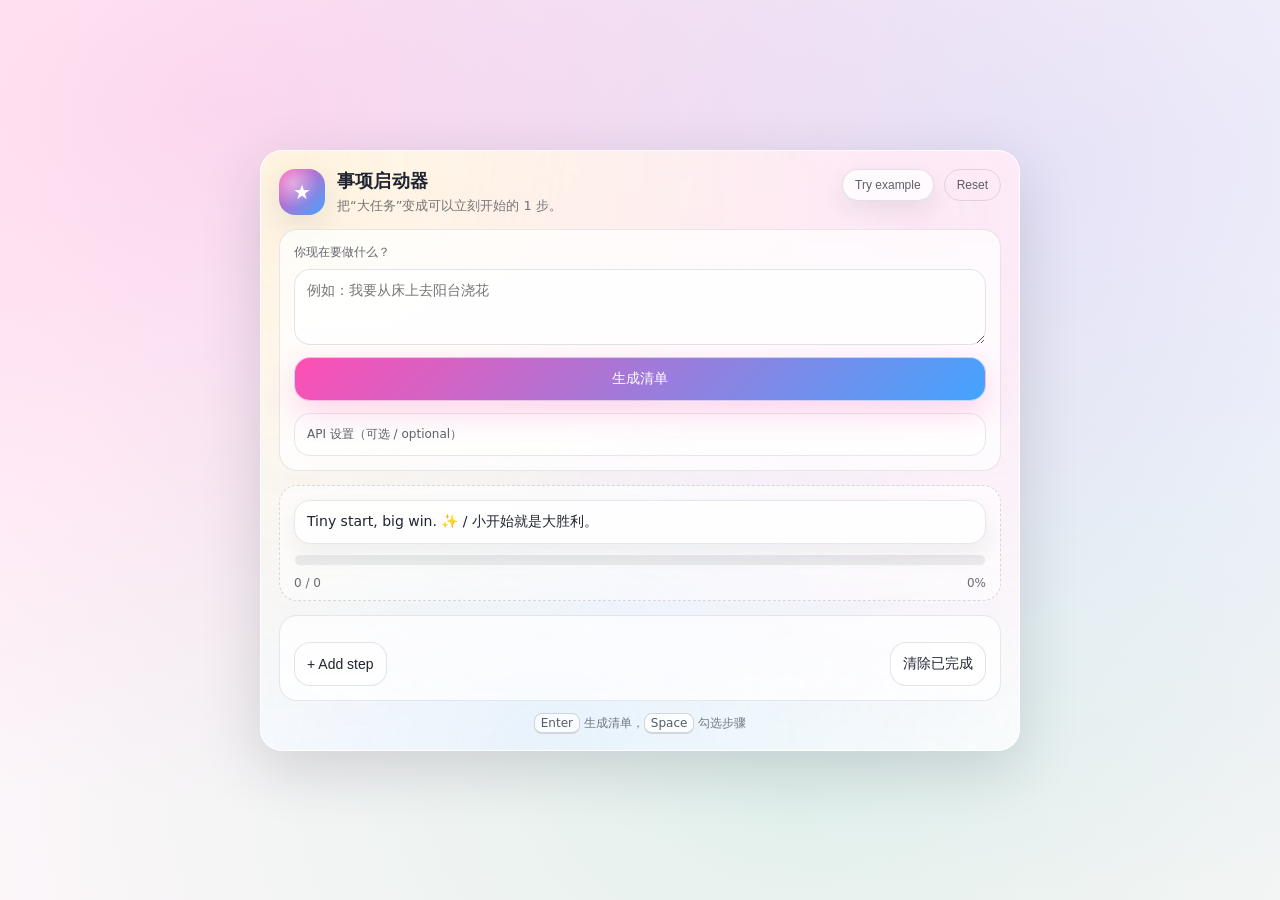
==== adhd-demo/index.html @ 76a5cce3 "ADHD启动器" ====
<!doctype html>
<html lang="zh-CN">
  <head>
    <meta charset="UTF-8" />
    <meta name="viewport" content="width=device-width, initial-scale=1.0" />
    <title>ADHD 事项启动器 Demo</title>
    <meta name="theme-color" content="#ff4fb3" />
    <meta name="apple-mobile-web-app-capable" content="yes" />
    <meta name="apple-mobile-web-app-title" content="ADHD启动器" />
    <meta name="apple-mobile-web-app-status-bar-style" content="default" />
    <link rel="stylesheet" href="./styles.css" />
    <link rel="manifest" href="./manifest.webmanifest" />
    <link rel="icon" href="./icon.svg" type="image/svg+xml" />
    <link rel="apple-touch-icon" href="./icon.svg" />
  </head>
  <body>
    <div class="app">
      <main class="card" aria-label="ADHD 友好事项启动器">
        <header class="header">
          <div class="brand">
            <div class="logo" aria-hidden="true">★</div>
            <div class="brand-text">
              <h1 class="title">事项启动器</h1>
              <p class="subtitle">把“大任务”变成可以立刻开始的 1 步。</p>
            </div>
          </div>
          <div class="header-actions">
            <button class="chip" type="button" data-action="example">Try example</button>
            <button class="chip chip-ghost" type="button" data-action="reset">Reset</button>
          </div>
        </header>

        <section class="input" aria-label="任务输入">
          <label class="field">
            <span class="field-label">你现在要做什么？</span>
            <textarea
              class="field-textarea"
              rows="3"
              placeholder="例如：我要从床上去阳台浇花"
              id="taskInput"
            ></textarea>
          </label>
          <div class="input-actions">
            <button class="btn btn-primary" type="button" data-action="generate">生成清单</button>
          </div>

          <details class="settings" id="settings">
            <summary class="settings-summary">API 设置（可选 / optional）</summary>
            <div class="settings-body" aria-label="API 设置">
              <label class="field">
                <span class="field-label">调用方式</span>
                <select class="field-select" id="apiMode">
                  <option value="proxy">本地代理（推荐）/ Proxy</option>
                  <option value="direct">直连（不安全）/ Direct</option>
                </select>
              </label>

              <label class="field">
                <span class="field-label">Base URL（DeepSeek/OpenAI 兼容）</span>
                <input class="field-input" id="apiBaseUrl" type="text" spellcheck="false" />
              </label>

              <label class="field">
                <span class="field-label">API Key（仅保存在你的浏览器本地）</span>
                <input class="field-input" id="apiKey" type="password" autocomplete="off" spellcheck="false" />
              </label>

              <label class="field">
                <span class="field-label">Model</span>
                <input class="field-input" id="apiModel" type="text" spellcheck="false" />
              </label>

              <label class="field field-toggle">
                <span class="field-label">AI 说明（步骤小字）</span>
                <span class="toggle">
                  <input id="aiNotes" type="checkbox" />
                  <span class="toggle-pill" aria-hidden="true"></span>
                </span>
              </label>

              <div class="settings-actions">
                <button class="btn btn-ghost" type="button" data-action="save-settings">保存</button>
                <span class="settings-hint" id="settingsHint"></span>
              </div>
            </div>
          </details>
        </section>

        <section class="progress" aria-label="进度">
          <div class="progress-top">
            <div class="bubble" id="bubble" aria-live="polite" aria-atomic="true"></div>
            <div class="meter" aria-hidden="true">
              <div class="meter-bar" id="meterBar"></div>
            </div>
          </div>
          <div class="progress-meta">
            <span class="progress-text" id="progressText">0 / 0</span>
            <span class="progress-text" id="progressPct">0%</span>
          </div>
        </section>

        <section class="list" aria-label="原子清单">
          <ol class="steps" id="steps"></ol>
          <div class="list-actions">
            <button class="btn btn-ghost" type="button" data-action="add-step">+ Add step</button>
            <button class="btn btn-ghost" type="button" data-action="clear-done">清除已完成</button>
          </div>
        </section>

        <footer class="footer">
          <span class="footer-desktop"><span class="kbd">Enter</span> 生成清单，<span class="kbd">Space</span> 勾选步骤</span>
          <span class="footer-mobile">点圆圈勾选，点条目展开/收起子清单</span>
        </footer>
      </main>
    </div>

    <div class="toast" role="status" aria-live="polite" aria-atomic="true"></div>
    <div class="confetti" aria-hidden="true" id="confetti"></div>

    <script src="./app.js" defer></script>
  </body>
</html>
---- adhd-demo/styles.css ----
:root {
  --bg: #fff7fb;
  --card: rgba(255, 255, 255, 0.86);
  --text: #1f2430;
  --muted: rgba(31, 36, 48, 0.62);
  --border: rgba(31, 36, 48, 0.12);

  --pink: #ff4fb3;
  --mint: #19c37d;
  --sky: #43a4ff;
  --sun: #ffbe2e;

  --accent: var(--pink);
  --radius: 22px;
  --shadow: 0 18px 60px rgba(31, 36, 48, 0.16);
  --shadow-soft: 0 10px 30px rgba(31, 36, 48, 0.1);
}

* {
  box-sizing: border-box;
}

html,
body {
  height: 100%;
  -webkit-text-size-adjust: 100%;
}

body {
  margin: 0;
  color: var(--text);
  background: radial-gradient(1200px 700px at 18% 12%, rgba(255, 79, 179, 0.18), transparent),
    radial-gradient(1000px 700px at 80% 22%, rgba(67, 164, 255, 0.14), transparent),
    radial-gradient(900px 600px at 62% 88%, rgba(25, 195, 125, 0.12), transparent), var(--bg);
  font-family: ui-rounded, ui-sans-serif, system-ui, -apple-system, Segoe UI, Roboto, Helvetica,
    Arial, "Apple Color Emoji", "Segoe UI Emoji";
  -webkit-tap-highlight-color: transparent;
}

.app {
  min-height: 100%;
  display: grid;
  place-items: center;
  padding: 26px 18px;
}

.card {
  width: min(760px, 100%);
  border-radius: var(--radius);
  background: linear-gradient(180deg, rgba(255, 255, 255, 0.92), rgba(255, 255, 255, 0.78));
  border: 1px solid rgba(255, 255, 255, 0.66);
  box-shadow: var(--shadow);
  backdrop-filter: blur(14px);
  padding: 18px;
  position: relative;
  overflow: hidden;
}

.card::before {
  content: "";
  position: absolute;
  inset: -80px;
  background: radial-gradient(circle at 10% 10%, rgba(255, 190, 46, 0.22), transparent 55%),
    radial-gradient(circle at 80% 20%, rgba(255, 79, 179, 0.18), transparent 55%),
    radial-gradient(circle at 40% 90%, rgba(67, 164, 255, 0.14), transparent 55%);
  filter: blur(2px);
  opacity: 0.7;
  pointer-events: none;
}

.card::after {
  content: "";
  position: absolute;
  inset: 0;
  background-image: radial-gradient(rgba(31, 36, 48, 0.07) 1px, transparent 1px);
  background-size: 18px 18px;
  opacity: 0.24;
  pointer-events: none;
  mask-image: radial-gradient(circle at 50% 0%, rgba(0, 0, 0, 0.7), transparent 60%);
}

.card > * {
  position: relative;
  z-index: 1;
}

.header {
  display: flex;
  align-items: flex-start;
  justify-content: space-between;
  gap: 14px;
  margin-bottom: 14px;
}

.brand {
  display: flex;
  gap: 12px;
  align-items: center;
}

.logo {
  width: 46px;
  height: 46px;
  border-radius: 16px;
  display: grid;
  place-items: center;
  font-size: 20px;
  color: #ffffff;
  background: radial-gradient(circle at 30% 30%, rgba(255, 255, 255, 0.45), transparent 55%),
    linear-gradient(135deg, var(--pink), var(--sky));
  box-shadow: var(--shadow-soft);
}

.brand-text {
  display: grid;
  gap: 4px;
}

.title {
  margin: 0;
  font-size: 18px;
  letter-spacing: 0.2px;
}

.subtitle {
  margin: 0;
  font-size: 13px;
  color: var(--muted);
}

.header-actions {
  display: flex;
  gap: 10px;
  flex-wrap: wrap;
  justify-content: flex-end;
}

.chip {
  appearance: none;
  border: 1px solid rgba(31, 36, 48, 0.12);
  background: rgba(255, 255, 255, 0.78);
  color: rgba(31, 36, 48, 0.72);
  border-radius: 999px;
  padding: 8px 12px;
  font-size: 12px;
  cursor: pointer;
  touch-action: manipulation;
  box-shadow: 0 10px 22px rgba(31, 36, 48, 0.08);
}

.chip:hover {
  color: var(--text);
  transform: translateY(-1px);
}

.chip-ghost {
  background: transparent;
  box-shadow: none;
}

.input {
  border-radius: 18px;
  border: 1px solid rgba(31, 36, 48, 0.1);
  background: rgba(255, 255, 255, 0.72);
  padding: 14px;
}

.field {
  display: grid;
  gap: 8px;
}

.field-toggle {
  grid-template-columns: 1fr auto;
  align-items: center;
}

.toggle {
  display: inline-grid;
  align-items: center;
  justify-items: center;
  position: relative;
}

.toggle input {
  position: absolute;
  opacity: 0;
  width: 1px;
  height: 1px;
}

.toggle-pill {
  width: 44px;
  height: 26px;
  border-radius: 999px;
  background: rgba(31, 36, 48, 0.12);
  border: 1px solid rgba(31, 36, 48, 0.12);
  position: relative;
  cursor: pointer;
  touch-action: manipulation;
  box-shadow: inset 0 0 0 1px rgba(255, 255, 255, 0.55);
}

.toggle-pill::after {
  content: "";
  position: absolute;
  top: 3px;
  left: 3px;
  width: 20px;
  height: 20px;
  border-radius: 999px;
  background: rgba(255, 255, 255, 0.9);
  box-shadow: 0 10px 18px rgba(31, 36, 48, 0.12);
  transition: transform 180ms ease;
}

.toggle input:checked + .toggle-pill {
  background: linear-gradient(135deg, var(--mint), var(--sky));
  border-color: rgba(255, 255, 255, 0.6);
}

.toggle input:checked + .toggle-pill::after {
  transform: translateX(18px);
}

.field-label {
  font-size: 12px;
  color: rgba(31, 36, 48, 0.7);
}

.field-input,
.field-select {
  width: 100%;
  border-radius: 16px;
  border: 1px solid rgba(31, 36, 48, 0.12);
  padding: 10px 12px;
  font-size: 14px;
  outline: none;
  background: rgba(255, 255, 255, 0.82);
  box-shadow: inset 0 0 0 1px rgba(255, 255, 255, 0.5);
}

.field-input:focus,
.field-select:focus {
  border-color: color-mix(in srgb, var(--accent) 55%, rgba(31, 36, 48, 0.12));
  box-shadow: 0 0 0 4px rgba(255, 79, 179, 0.14);
}

.field-textarea {
  width: 100%;
  resize: vertical;
  min-height: 76px;
  border-radius: 16px;
  border: 1px solid rgba(31, 36, 48, 0.12);
  padding: 12px 12px;
  font-size: 14px;
  outline: none;
  background: rgba(255, 255, 255, 0.82);
  box-shadow: inset 0 0 0 1px rgba(255, 255, 255, 0.5);
}

.field-textarea:focus {
  border-color: color-mix(in srgb, var(--accent) 55%, rgba(31, 36, 48, 0.12));
  box-shadow: 0 0 0 4px rgba(255, 79, 179, 0.14);
}

.input-actions {
  display: grid;
  grid-template-columns: 1fr;
  gap: 10px;
  margin-top: 12px;
}

.settings {
  margin-top: 12px;
  border-radius: 16px;
  border: 1px solid rgba(31, 36, 48, 0.1);
  background: rgba(255, 255, 255, 0.62);
  overflow: hidden;
}

.settings-summary {
  list-style: none;
  cursor: pointer;
  padding: 12px 12px;
  font-size: 12px;
  color: rgba(31, 36, 48, 0.72);
}

.settings-summary::-webkit-details-marker {
  display: none;
}

.settings[open] .settings-summary {
  border-bottom: 1px solid rgba(31, 36, 48, 0.08);
  background: rgba(255, 255, 255, 0.68);
}

.settings-body {
  padding: 12px;
  display: grid;
  gap: 10px;
}

.settings-actions {
  display: flex;
  align-items: center;
  gap: 12px;
  justify-content: space-between;
  flex-wrap: wrap;
}

.settings-hint {
  font-size: 12px;
  color: rgba(31, 36, 48, 0.62);
}

.btn {
  appearance: none;
  border: 1px solid rgba(31, 36, 48, 0.12);
  border-radius: 16px;
  padding: 12px 12px;
  font-size: 14px;
  cursor: pointer;
  touch-action: manipulation;
  background: rgba(255, 255, 255, 0.6);
  color: var(--text);
}

.btn-primary {
  border-color: rgba(255, 255, 255, 0.6);
  background: linear-gradient(135deg, var(--pink), var(--sky));
  color: #ffffff;
  box-shadow: 0 12px 30px rgba(255, 79, 179, 0.22);
}

.btn-primary:hover {
  filter: brightness(0.98);
  transform: translateY(-1px);
}

.btn-ghost:hover {
  background: rgba(31, 36, 48, 0.04);
}

.btn:disabled {
  opacity: 0.55;
  cursor: not-allowed;
  transform: none;
}

.progress {
  margin-top: 14px;
  padding: 14px 14px 10px;
  border-radius: 18px;
  border: 1px dashed rgba(31, 36, 48, 0.16);
  background: linear-gradient(180deg, rgba(255, 255, 255, 0.64), rgba(255, 255, 255, 0.46));
}

.progress-top {
  display: grid;
  gap: 10px;
}

.bubble {
  min-height: 22px;
  padding: 12px 12px;
  border-radius: 16px;
  border: 1px solid rgba(31, 36, 48, 0.1);
  background: rgba(255, 255, 255, 0.8);
  box-shadow: 0 10px 22px rgba(31, 36, 48, 0.06);
  font-size: 14px;
}

.meter {
  height: 12px;
  border-radius: 999px;
  background: rgba(31, 36, 48, 0.08);
  overflow: hidden;
  border: 1px solid rgba(255, 255, 255, 0.65);
}

.meter-bar {
  height: 100%;
  width: 0%;
  border-radius: 999px;
  background: linear-gradient(90deg, var(--mint), var(--sky), var(--pink));
  transition: width 320ms ease;
}

.progress-meta {
  display: flex;
  justify-content: space-between;
  margin-top: 10px;
}

.progress-text {
  font-size: 12px;
  color: rgba(31, 36, 48, 0.66);
}

.list {
  margin-top: 14px;
  padding: 14px;
  border-radius: 18px;
  border: 1px solid rgba(31, 36, 48, 0.1);
  background: rgba(255, 255, 255, 0.72);
}

.steps {
  margin: 0;
  padding: 0;
  list-style: none;
  display: grid;
  gap: 10px;
}

.step {
  display: grid;
  grid-template-columns: 52px 1fr auto;
  align-items: start;
  gap: 10px;
  padding: 10px;
  border-radius: 18px;
  border: 1px solid rgba(31, 36, 48, 0.1);
  background: rgba(255, 255, 255, 0.82);
  box-shadow: 0 10px 24px rgba(31, 36, 48, 0.06);
  cursor: pointer;
  touch-action: manipulation;
}

.step.is-child {
  background: rgba(255, 255, 255, 0.74);
  box-shadow: 0 8px 18px rgba(31, 36, 48, 0.045);
}

.step-main {
  display: grid;
  gap: 6px;
  cursor: pointer;
}

.step-check {
  width: 52px;
  height: 52px;
  border-radius: 18px;
  border: 1px solid rgba(31, 36, 48, 0.12);
  background: radial-gradient(circle at 30% 30%, rgba(255, 255, 255, 0.75), rgba(255, 255, 255, 0.4));
  cursor: pointer;
  touch-action: manipulation;
  display: grid;
  place-items: center;
  position: relative;
  transition: transform 180ms ease, border-color 180ms ease;
}

.step-check:hover {
  transform: translateY(-1px);
  border-color: rgba(255, 79, 179, 0.35);
}

.step-check .tick {
  width: 26px;
  height: 26px;
  border-radius: 999px;
  border: 2px solid rgba(31, 36, 48, 0.24);
  display: grid;
  place-items: center;
  font-size: 14px;
  color: transparent;
  transition: background 180ms ease, border-color 180ms ease, color 180ms ease, transform 180ms ease;
}

.step.is-done .step-check .tick {
  border-color: rgba(255, 255, 255, 0.55);
  background: linear-gradient(135deg, var(--mint), var(--sky));
  color: #ffffff;
  transform: scale(1.04);
}

.step-text {
  width: 100%;
  border: none;
  background: transparent;
  font-size: 14px;
  outline: none;
  padding: 6px 6px;
  border-radius: 12px;
  cursor: text;
}

.step-text:focus {
  box-shadow: 0 0 0 4px rgba(67, 164, 255, 0.14);
  background: rgba(255, 255, 255, 0.7);
}

.step.is-done .step-text {
  color: rgba(31, 36, 48, 0.45);
  text-decoration: line-through;
}

.step-sub {
  font-size: 12px;
  color: rgba(31, 36, 48, 0.52);
  padding: 0 6px 2px;
  line-height: 1.35;
  display: grid;
  gap: 2px;
}

.step-meta {
  display: flex;
  flex-direction: column;
  align-items: flex-end;
  gap: 8px;
  padding-top: 2px;
}

.step-progress {
  width: 108px;
  display: grid;
  gap: 4px;
  justify-items: end;
}

.step-progress-bar {
  width: 108px;
  height: 8px;
  border-radius: 999px;
  overflow: hidden;
  background: rgba(31, 36, 48, 0.08);
  border: 1px solid rgba(255, 255, 255, 0.7);
}

.step-progress-fill {
  height: 100%;
  width: 0%;
  border-radius: 999px;
  background: linear-gradient(90deg, var(--mint), var(--sky), var(--pink));
  transition: width 260ms ease;
}

.step-progress-text {
  font-size: 12px;
  color: rgba(31, 36, 48, 0.58);
  font-variant-numeric: tabular-nums;
}

.step-chevron {
  width: 24px;
  height: 24px;
  border-radius: 10px;
  display: grid;
  place-items: center;
  border: 1px solid rgba(31, 36, 48, 0.1);
  background: rgba(255, 255, 255, 0.65);
  color: rgba(31, 36, 48, 0.55);
  transform: rotate(0deg);
  transition: transform 180ms ease, opacity 180ms ease;
  user-select: none;
}

.step-chevron.is-open {
  transform: rotate(90deg);
}

.step-chevron.is-empty {
  opacity: 0.25;
}

.step.is-generating .step-chevron {
  opacity: 0.85;
  animation: chevron-pulse 700ms ease-in-out infinite;
}

@keyframes chevron-pulse {
  0% {
    transform: scale(1) rotate(0deg);
  }
  50% {
    transform: scale(1.06) rotate(0deg);
  }
  100% {
    transform: scale(1) rotate(0deg);
  }
}

.mini-btn {
  width: 42px;
  height: 42px;
  border-radius: 14px;
  border: 1px solid rgba(31, 36, 48, 0.12);
  background: rgba(255, 255, 255, 0.75);
  cursor: pointer;
  touch-action: manipulation;
  font-size: 16px;
  color: rgba(31, 36, 48, 0.65);
}
.mini-btn:hover {
  color: var(--text);
  transform: translateY(-1px);
}

.substeps {
  grid-column: 1 / -1;
  list-style: none;
  margin: 8px 0 0 32px;
  padding: 10px 0 0 10px;
  display: grid;
  gap: 10px;
  border-left: 2px solid rgba(31, 36, 48, 0.08);
}

.list-actions {
  display: flex;
  gap: 10px;
  justify-content: space-between;
  margin-top: 12px;
  flex-wrap: wrap;
}

.footer {
  margin-top: 14px;
  display: flex;
  justify-content: center;
  gap: 10px;
  color: rgba(31, 36, 48, 0.6);
  font-size: 12px;
}

.footer-mobile {
  display: none;
}

.kbd {
  border: 1px solid rgba(31, 36, 48, 0.18);
  border-bottom-width: 2px;
  padding: 2px 6px;
  border-radius: 8px;
  background: rgba(255, 255, 255, 0.75);
  color: rgba(31, 36, 48, 0.75);
  font-variant-numeric: tabular-nums;
}

.toast {
  position: fixed;
  left: 50%;
  bottom: 22px;
  transform: translateX(-50%) translateY(18px);
  padding: 12px 14px;
  border-radius: 16px;
  border: 1px solid rgba(31, 36, 48, 0.12);
  background: rgba(255, 255, 255, 0.86);
  box-shadow: 0 14px 40px rgba(31, 36, 48, 0.18);
  opacity: 0;
  pointer-events: none;
  transition: opacity 220ms ease, transform 220ms ease;
  max-width: min(560px, calc(100% - 24px));
  color: rgba(31, 36, 48, 0.82);
}

.toast.is-show {
  opacity: 1;
  transform: translateX(-50%) translateY(0);
}

.confetti {
  position: fixed;
  inset: 0;
  pointer-events: none;
  overflow: hidden;
}

.confetti-piece {
  position: absolute;
  top: -16px;
  width: 10px;
  height: 14px;
  border-radius: 4px;
  opacity: 0.9;
  animation: confetti-fall 1200ms linear forwards;
}

@keyframes confetti-fall {
  0% {
    transform: translate3d(var(--x, 0px), -20px, 0) rotate(0deg);
  }
  100% {
    transform: translate3d(var(--x, 0px), calc(100vh + 40px), 0) rotate(360deg);
  }
}

@media (max-width: 560px) {
  .app {
    place-items: start;
    padding: calc(16px + env(safe-area-inset-top)) 12px calc(18px + env(safe-area-inset-bottom));
  }
  .card {
    padding: 14px;
  }
  .header {
    flex-direction: column;
    align-items: stretch;
  }
  .header-actions {
    justify-content: flex-start;
  }
  .field-input,
  .field-select,
  .field-textarea,
  .step-text {
    font-size: 16px;
  }
  .step {
    grid-template-columns: 48px 1fr auto;
    gap: 8px;
    padding: 10px 10px;
  }
  .step-check {
    width: 48px;
    height: 48px;
    border-radius: 16px;
  }
  .input-actions {
    grid-template-columns: 1fr;
  }
  .mini-btn {
    width: 38px;
    height: 38px;
    border-radius: 13px;
  }
  .step-progress,
  .step-progress-bar {
    width: 92px;
  }
  .toast {
    bottom: calc(22px + env(safe-area-inset-bottom));
  }
  .footer-desktop {
    display: none;
  }
  .footer-mobile {
    display: inline;
  }
}

@media (max-width: 380px) {
  .logo {
    width: 42px;
    height: 42px;
    border-radius: 15px;
  }
  .title {
    font-size: 17px;
  }
}

@media (prefers-reduced-motion: reduce) {
  .chip:hover,
  .btn-primary:hover,
  .mini-btn:hover,
  .step-check:hover {
    transform: none;
  }
  .meter-bar,
  .step-progress-fill,
  .toast {
    transition: none;
  }
  .step.is-generating .step-chevron {
    animation: none;
  }
  .confetti-piece {
    animation: none;
    display: none;
  }
}
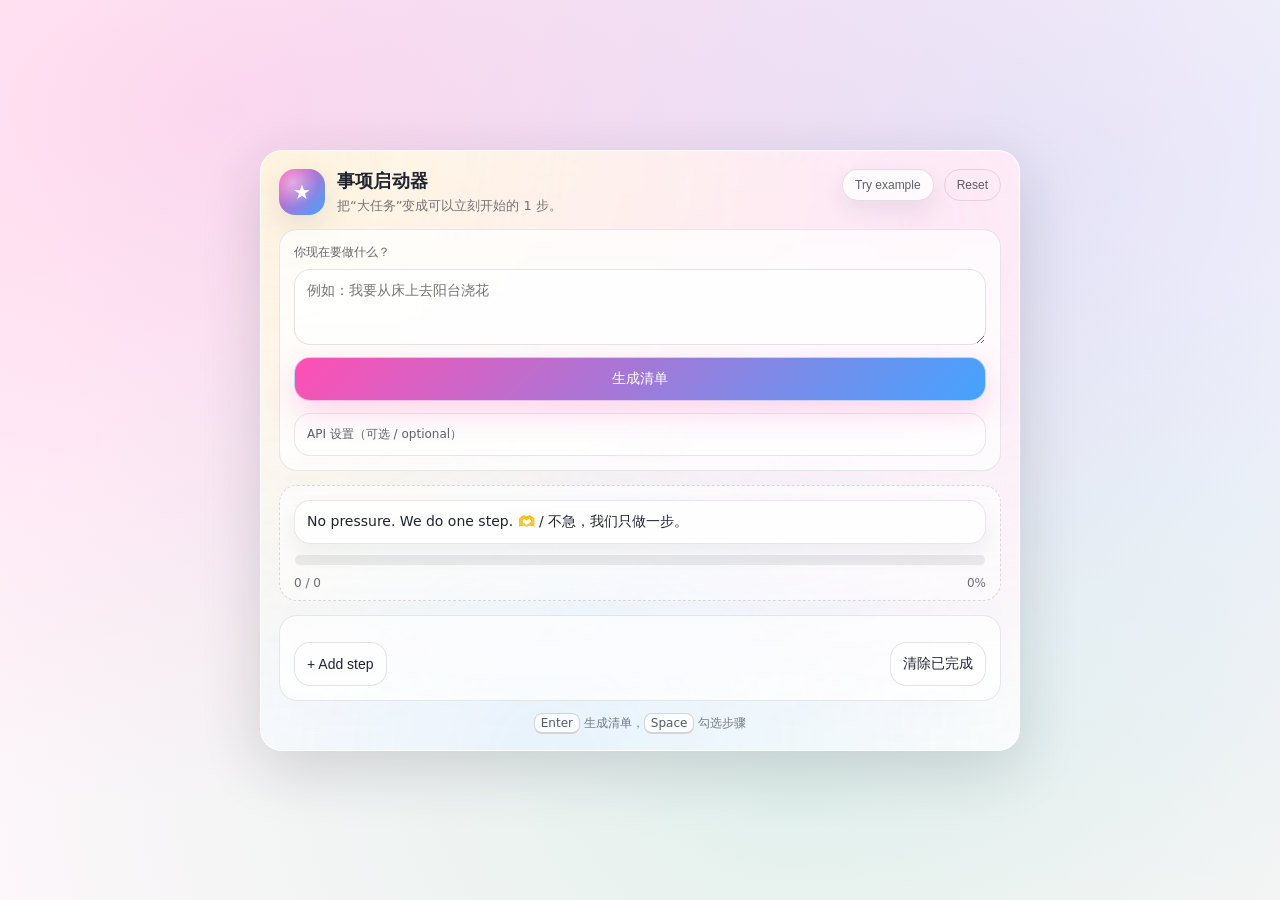
==== commit e1723e3f: "ADHD" ====
--- a/adhd-demo/index.html
+++ b/adhd-demo/index.html
@@ -33,12 +33,7 @@
         <section class="input" aria-label="任务输入">
           <label class="field">
             <span class="field-label">你现在要做什么？</span>
-            <textarea
-              class="field-textarea"
-              rows="3"
-              placeholder="例如：我要从床上去阳台浇花"
-              id="taskInput"
-            ></textarea>
+            <textarea class="field-textarea" rows="3" placeholder="例如：我要从床上去阳台浇花" id="taskInput"></textarea>
           </label>
           <div class="input-actions">
             <button class="btn btn-primary" type="button" data-action="generate">生成清单</button>
@@ -117,7 +112,6 @@
     <div class="toast" role="status" aria-live="polite" aria-atomic="true"></div>
     <div class="confetti" aria-hidden="true" id="confetti"></div>
 
-    <script src="./app.js" defer></script>
+    <script src="./app.js?v=2" defer></script>
   </body>
 </html>
-
--- a/adhd-demo/styles.css
+++ b/adhd-demo/styles.css
@@ -4,12 +4,10 @@
   --text: #1f2430;
   --muted: rgba(31, 36, 48, 0.62);
   --border: rgba(31, 36, 48, 0.12);
-
   --pink: #ff4fb3;
   --mint: #19c37d;
   --sky: #43a4ff;
   --sun: #ffbe2e;
-
   --accent: var(--pink);
   --radius: 22px;
   --shadow: 0 18px 60px rgba(31, 36, 48, 0.16);
@@ -32,8 +30,8 @@
   background: radial-gradient(1200px 700px at 18% 12%, rgba(255, 79, 179, 0.18), transparent),
     radial-gradient(1000px 700px at 80% 22%, rgba(67, 164, 255, 0.14), transparent),
     radial-gradient(900px 600px at 62% 88%, rgba(25, 195, 125, 0.12), transparent), var(--bg);
-  font-family: ui-rounded, ui-sans-serif, system-ui, -apple-system, Segoe UI, Roboto, Helvetica,
-    Arial, "Apple Color Emoji", "Segoe UI Emoji";
+  font-family: ui-rounded, ui-sans-serif, system-ui, -apple-system, Segoe UI, Roboto, Helvetica, Arial,
+    "Apple Color Emoji", "Segoe UI Emoji";
   -webkit-tap-highlight-color: transparent;
 }
 
@@ -596,6 +594,7 @@
   font-size: 16px;
   color: rgba(31, 36, 48, 0.65);
 }
+
 .mini-btn:hover {
   color: var(--text);
   transform: translateY(-1px);
@@ -721,9 +720,6 @@
     height: 48px;
     border-radius: 16px;
   }
-  .input-actions {
-    grid-template-columns: 1fr;
-  }
   .mini-btn {
     width: 38px;
     height: 38px;
